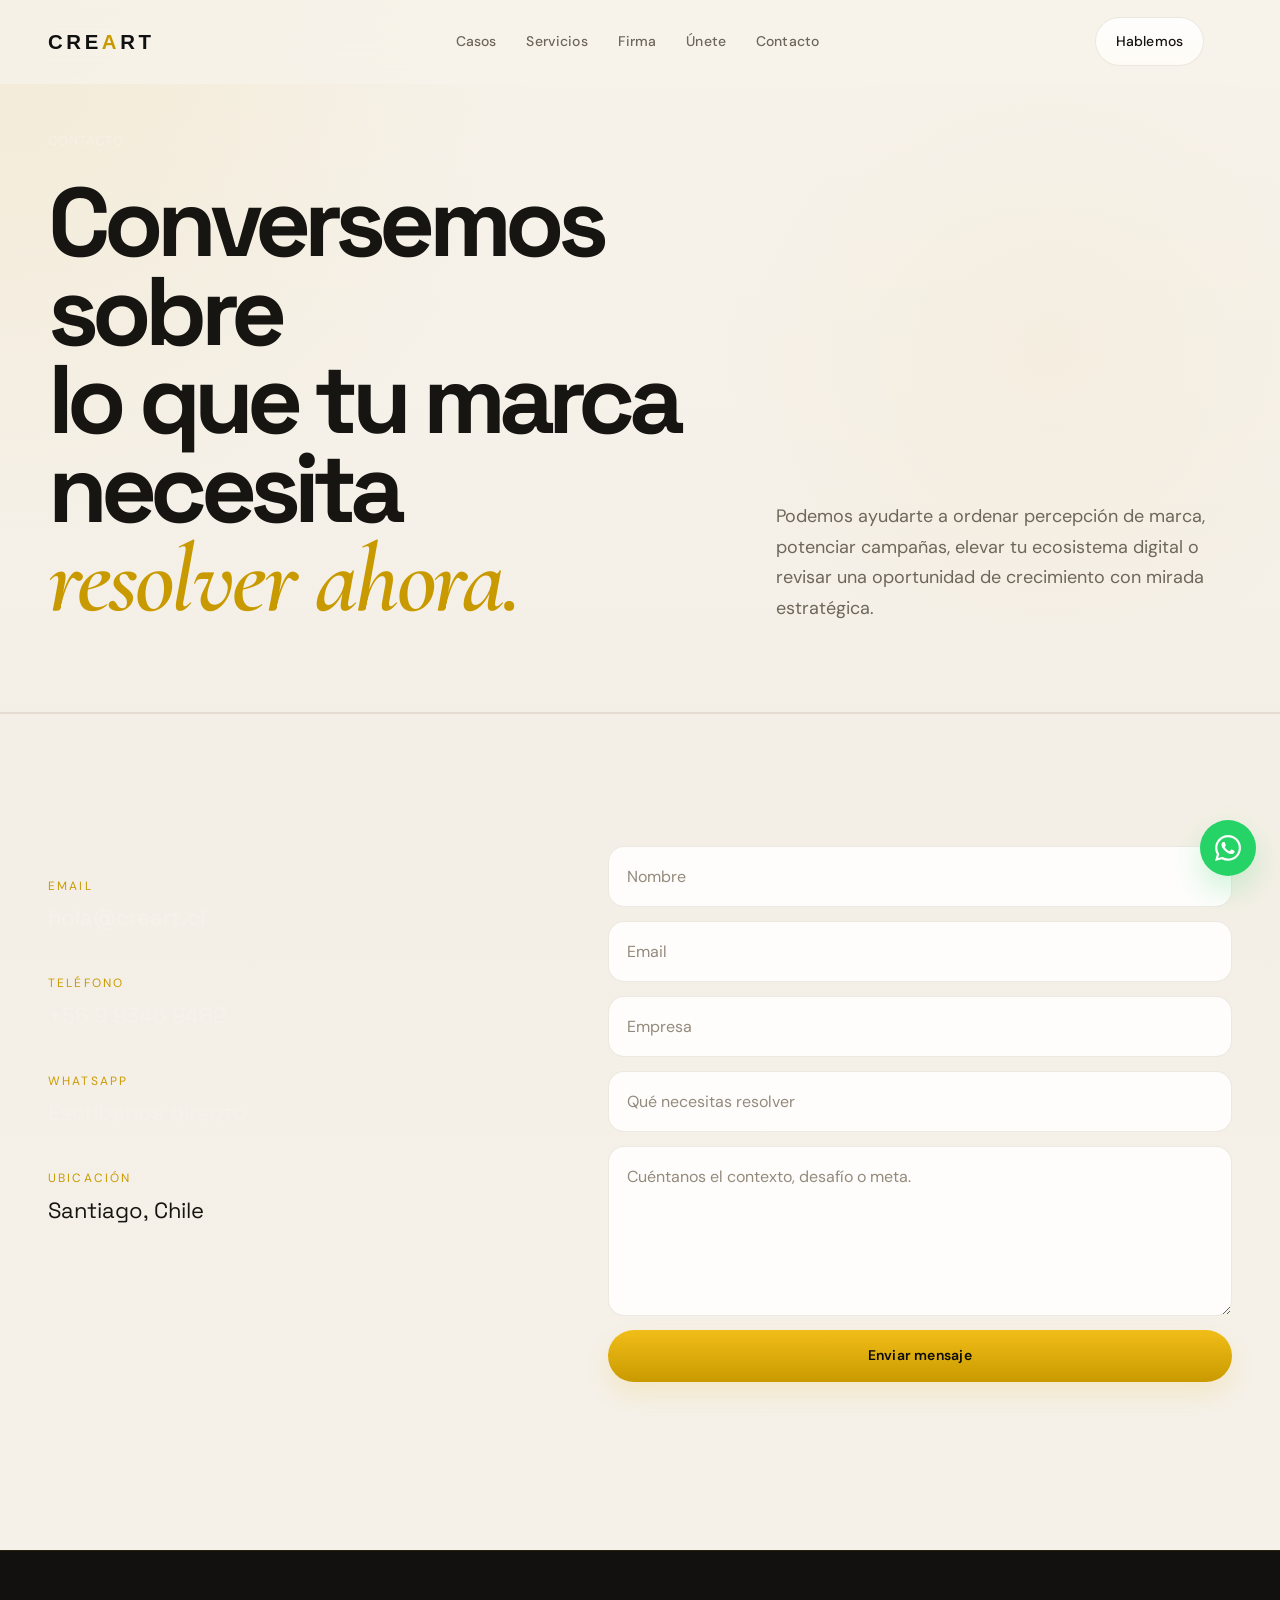
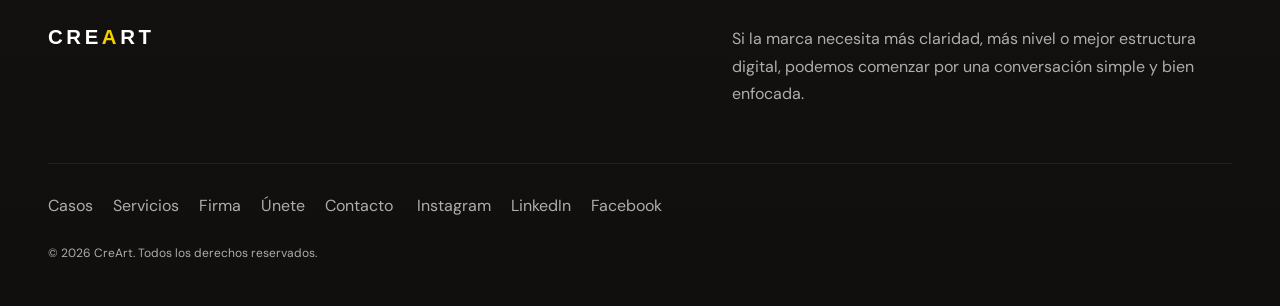
==== CreArt/contacto.html @ 44f17332 "Add files via upload" ====
<!DOCTYPE html>
<html lang="es">
<head>
  <meta charset="UTF-8">
  <meta name="viewport" content="width=device-width, initial-scale=1.0">
  <title>Contacto — CreArt</title>
  <meta name="description" content="Conversemos sobre tu próximo desafío de marca, performance o experiencia digital.">
  <link rel="preconnect" href="https://fonts.googleapis.com">
  <link rel="preconnect" href="https://fonts.gstatic.com" crossorigin>
  <link href="https://fonts.googleapis.com/css2?family=Cormorant+Garamond:wght@500;600&family=Space+Grotesk:wght@400;500;700&family=DM+Sans:wght@300;400;500&display=swap" rel="stylesheet">
  <link rel="stylesheet" href="css/style.css?v=3">
  <link rel="stylesheet" href="css/components.css?v=3">
  <link rel="stylesheet" href="css/animations.css?v=3">
</head>
<body class="theme-light">
  <header class="nav" id="nav">
    <div class="nav__inner">
      <a href="index.html" class="nav__logo" aria-label="Ir al inicio de CreArt"><img src="assets/img/logo-creart-dark.svg" alt="CreArt" class="logo-img"></a>
      <nav class="nav__menu" aria-label="Principal">
        <a href="trabajo.html" class="nav__link">Casos</a>
        <a href="servicios.html" class="nav__link">Servicios</a>
        <a href="nosotros.html" class="nav__link">Firma</a>
        <a href="unete.html" class="nav__link">Únete</a>
        <a href="contacto.html" class="nav__link">Contacto</a>
      </nav>
      <a href="index.html#contacto" class="nav__cta">Hablemos</a>
      <button class="nav__hamburger" id="navToggle" aria-label="Abrir menú" aria-expanded="false" aria-controls="mobileMenu"><span></span><span></span></button>
    </div>
  </header>
  <div class="mobile-menu" id="mobileMenu">
    <nav class="mobile-menu__nav" aria-label="Menú móvil">
      <a href="trabajo.html" class="mobile-menu__link">Casos</a>
      <a href="servicios.html" class="mobile-menu__link">Servicios</a>
      <a href="nosotros.html" class="mobile-menu__link">Firma</a>
      <a href="unete.html" class="mobile-menu__link">Únete</a>
      <a href="contacto.html" class="mobile-menu__link">Contacto</a>
    </nav>
  </div>
  <main>
    <section class="page-hero page-hero--light">
      <div class="container page-hero__layout">
        <div>
          <p class="hero__eyebrow">Contacto</p>
          <h1 class="hero__title">
            <span class="hero__line">Conversemos sobre</span>
            <span class="hero__line">lo que tu marca necesita</span>
            <span class="hero__line"><em>resolver ahora.</em></span>
          </h1>
        </div>
        <p class="page-hero__summary">Podemos ayudarte a ordenar percepción de marca, potenciar campañas, elevar tu ecosistema digital o revisar una oportunidad de crecimiento con mirada estratégica.</p>
      </div>
    </section>
    <section class="contact">
      <div class="container contact__grid">
        <div class="contact__left reveal">
          <div class="contact__direct">
            <div class="contact__block"><span class="contact__label">Email</span><a href="mailto:hola@creart.cl">hola@creart.cl</a></div>
            <div class="contact__block"><span class="contact__label">Teléfono</span><a href="tel:+56993459482">+56 9 9345 9482</a></div>
            <div class="contact__block"><span class="contact__label">WhatsApp</span><a href="https://wa.me/56993459482" target="_blank" rel="noopener">Escríbenos directo</a></div>
            <div class="contact__block"><span class="contact__label">Ubicación</span><p>Santiago, Chile</p></div>
          </div>
        </div>
        <form class="contact__form reveal" id="contactPageForm" data-success-message="Gracias. Recibimos tu mensaje y te contactaremos pronto.">
          <input type="text" name="nombre" placeholder="Nombre" required>
          <input type="email" name="email" placeholder="Email" required>
          <input type="text" name="empresa" placeholder="Empresa">
          <select name="servicio">
            <option value="" disabled selected>Qué necesitas resolver</option>
            <option value="marketing">Performance y campañas</option>
            <option value="branding">Branding y dirección visual</option>
            <option value="web">Sitio o experiencia digital</option>
            <option value="consultoria">Consultoría estratégica</option>
          </select>
          <textarea name="mensaje" placeholder="Cuéntanos el contexto, desafío o meta." rows="5"></textarea>
          <button type="submit" class="btn btn--primary">Enviar mensaje</button>
          <p class="form-feedback" aria-live="polite"></p>
        </form>
      </div>
    </section>
  </main>
  <footer class="footer">
    <div class="container">
      <div class="footer__top">
        <div class="footer__brand"><img src="assets/img/logo-creart.svg" alt="CreArt" class="logo-img"></div>
        <div class="footer__copy"><p>Si la marca necesita más claridad, más nivel o mejor estructura digital, podemos comenzar por una conversación simple y bien enfocada.</p></div>
      </div>
      <div class="footer__bottom">
        <div class="footer__links"><a href="trabajo.html">Casos</a><a href="servicios.html">Servicios</a><a href="nosotros.html">Firma</a><a href="unete.html">Únete</a><a href="contacto.html">Contacto</a></div>
        <div class="footer__social"><a href="#">Instagram</a><a href="#">LinkedIn</a><a href="#">Facebook</a></div>
        <p class="footer__legal">&copy; 2026 CreArt. Todos los derechos reservados.</p>
      </div>
    </div>
  </footer>
  <a href="https://wa.me/56993459482" class="whatsapp" target="_blank" rel="noopener" aria-label="WhatsApp"><svg class="whatsapp__icon" viewBox="0 0 24 24" fill="currentColor"><path d="M17.472 14.382c-.297-.149-1.758-.867-2.03-.967-.273-.099-.471-.148-.67.15-.197.297-.767.966-.94 1.164-.173.199-.347.223-.644.075-.297-.15-1.255-.463-2.39-1.475-.883-.788-1.48-1.761-1.653-2.059-.173-.297-.018-.458.13-.606.134-.133.298-.347.446-.52.149-.174.198-.298.298-.497.099-.198.05-.371-.025-.52-.075-.149-.669-1.612-.916-2.207-.242-.579-.487-.5-.669-.51-.173-.008-.371-.01-.57-.01-.198 0-.52.074-.792.372-.272.297-1.04 1.016-1.04 2.479 0 1.462 1.065 2.875 1.213 3.074.149.198 2.096 3.2 5.077 4.487.709.306 1.262.489 1.694.625.712.227 1.36.195 1.871.118.571-.085 1.758-.719 2.006-1.413.248-.694.248-1.289.173-1.413-.074-.124-.272-.198-.57-.347m-5.421 7.403h-.004a9.87 9.87 0 01-5.031-1.378l-.361-.214-3.741.982.998-3.648-.235-.374a9.86 9.86 0 01-1.51-5.26c.001-5.45 4.436-9.884 9.888-9.884 2.64 0 5.122 1.03 6.988 2.898a9.825 9.825 0 012.893 6.994c-.003 5.45-4.437 9.884-9.885 9.884m8.413-18.297A11.815 11.815 0 0012.05 0C5.495 0 .16 5.335.157 11.892c0 2.096.547 4.142 1.588 5.945L.057 24l6.305-1.654a11.882 11.882 0 005.683 1.448h.005c6.554 0 11.89-5.335 11.893-11.893a11.821 11.821 0 00-3.48-8.413z"/></svg></a>
  <script src="js/main.js"></script>
</body>
</html>
---- CreArt/css/style.css ----
:root {
  --color-bg: #f4efe6;
  --color-bg-alt: #ede6da;
  --color-bg-soft: #faf7f1;
  --color-bg-card: #fffdf8;
  --color-text: #171512;
  --color-text-muted: #6e665a;
  --color-text-dim: #948a7c;
  --color-border: rgba(130, 108, 72, 0.14);
  --color-border-strong: rgba(130, 108, 72, 0.25);
  --color-accent: #c99a00;
  --color-accent-hover: #b98d00;
  --color-black: #111111;
  --color-dark-surface: #12110f;
  --color-dark-surface-2: #191714;
  --color-dark-text: #f6f2eb;
  --color-dark-muted: rgba(246, 242, 235, 0.68);
  --font-heading: "Space Grotesk", sans-serif;
  --font-body: "DM Sans", sans-serif;
  --font-accent: "Cormorant Garamond", serif;
  --nav-height: 84px;
  --container-max: 1440px;
  --section-padding: 132px;
  --section-padding-tight: 88px;
  --radius-lg: 26px;
  --radius-md: 18px;
  --radius-sm: 12px;
  --shadow-soft: 0 18px 44px rgba(0, 0, 0, 0.22);
  --transition: 0.45s cubic-bezier(0.22, 1, 0.36, 1);
}

*,
*::before,
*::after {
  box-sizing: border-box;
  margin: 0;
  padding: 0;
}

html {
  scroll-behavior: smooth;
  -webkit-font-smoothing: antialiased;
  -moz-osx-font-smoothing: grayscale;
  color-scheme: light;
}

body {
  font-family: var(--font-body);
  font-size: 16px;
  line-height: 1.7;
  color: var(--color-text);
  background:
    radial-gradient(circle at top left, rgba(201, 154, 0, 0.09), transparent 24%),
    radial-gradient(circle at 82% 18%, rgba(201, 154, 0, 0.04), transparent 18%),
    linear-gradient(180deg, #f7f3eb 0%, #f4efe6 42%, #f6f2ea 100%);
  overflow-x: hidden;
}

a {
  color: inherit;
  text-decoration: none;
}

img {
  display: block;
  max-width: 100%;
}

button,
input,
select,
textarea {
  font: inherit;
}

button {
  border: none;
  background: none;
  color: inherit;
  cursor: pointer;
}

.container {
  width: min(100%, var(--container-max));
  margin: 0 auto;
  padding: 0 48px;
}

.section-kicker {
  display: inline-flex;
  align-items: center;
  gap: 12px;
  font-size: 12px;
  font-weight: 500;
  letter-spacing: 0.22em;
  text-transform: uppercase;
  color: var(--color-accent);
}

.section-kicker::before {
  content: "";
  width: 28px;
  height: 1px;
  background: currentColor;
}

.section-heading {
  display: grid;
  gap: 18px;
  margin-bottom: 52px;
}

.section-heading--split {
  grid-template-columns: minmax(0, 1.15fr) minmax(280px, 0.85fr);
  align-items: end;
  gap: 40px;
}

.section-title {
  font-family: var(--font-heading);
  font-size: clamp(34px, 4vw, 60px);
  line-height: 0.98;
  letter-spacing: -0.06em;
  max-width: 12ch;
}

.section-intro {
  max-width: 44ch;
  font-size: 18px;
  color: var(--color-text-muted);
}

.nav {
  position: fixed;
  inset: 0 0 auto;
  height: var(--nav-height);
  z-index: 1000;
  border-bottom: 1px solid transparent;
  transition: background 0.3s ease, border-color 0.3s ease, backdrop-filter 0.3s ease, color 0.3s ease;
}

.nav--scrolled {
  background: rgba(247, 243, 235, 0.92);
  border-bottom-color: var(--color-border);
  backdrop-filter: blur(24px);
  -webkit-backdrop-filter: blur(24px);
}

.nav {
  background: rgba(247, 243, 235, 0.74);
  backdrop-filter: blur(18px);
  -webkit-backdrop-filter: blur(18px);
}

.nav__inner {
  display: grid;
  grid-template-columns: auto 1fr auto auto;
  align-items: center;
  gap: 28px;
  height: 100%;
  max-width: var(--container-max);
  margin: 0 auto;
  padding: 0 48px;
}

.logo-img {
  width: auto;
  height: 24px;
}

.nav__menu {
  display: flex;
  justify-content: center;
  gap: 30px;
}

.nav__link,
.nav__cta {
  position: relative;
  font-size: 14px;
  font-weight: 500;
  letter-spacing: 0.01em;
  transition: color 0.25s ease;
}

.nav__link {
  color: var(--color-text-muted);
}

.nav__link:hover,
.nav__cta:hover {
  color: var(--color-accent);
}

.nav__cta {
  padding: 12px 20px;
  border: 1px solid var(--color-border);
  border-radius: 999px;
  color: var(--color-text);
  background: linear-gradient(180deg, rgba(255, 255, 255, 0.9), rgba(255, 253, 248, 0.72));
}

.nav--on-dark {
  background: transparent;
  border-bottom-color: transparent;
}

.nav--on-dark.nav--scrolled {
  background: rgba(18, 17, 15, 0.78);
  border-bottom-color: rgba(201, 154, 0, 0.14);
}

.nav--on-dark .nav__link {
  color: rgba(246, 242, 235, 0.72);
}

.nav--on-dark .nav__link:hover,
.nav--on-dark .nav__cta:hover {
  color: var(--color-accent);
}

.nav--on-dark .nav__cta {
  color: var(--color-dark-text);
  border-color: rgba(201, 154, 0, 0.16);
  background: linear-gradient(180deg, rgba(255, 255, 255, 0.08), rgba(255, 255, 255, 0.04));
}

.nav--on-dark .nav__hamburger span {
  background: var(--color-dark-text);
}

.nav__hamburger {
  display: none;
  width: 44px;
  height: 44px;
  align-items: center;
  justify-content: center;
  position: relative;
  z-index: 1001;
}

.nav__hamburger span {
  position: absolute;
  width: 24px;
  height: 1.5px;
  background: var(--color-text);
  transition: transform 0.3s ease, opacity 0.3s ease;
}

.nav__hamburger span:first-child {
  transform: translateY(-4px);
}

.nav__hamburger span:last-child {
  transform: translateY(4px);
}

.nav__hamburger.active span:first-child {
  transform: rotate(45deg);
}

.nav__hamburger.active span:last-child {
  transform: rotate(-45deg);
}

.mobile-menu {
  position: fixed;
  inset: 0;
  z-index: 999;
  display: grid;
  align-items: center;
  padding: 0 48px;
  background: rgba(247, 243, 235, 0.98);
  opacity: 0;
  pointer-events: none;
  transition: opacity 0.35s ease;
}

.mobile-menu.active {
  opacity: 1;
  pointer-events: auto;
}

.mobile-menu__nav {
  display: flex;
  flex-direction: column;
  gap: 10px;
}

.mobile-menu__link {
  font-family: var(--font-heading);
  font-size: clamp(38px, 8vw, 64px);
  line-height: 1;
  letter-spacing: -0.05em;
  color: var(--color-text-dim);
  transition: color 0.25s ease, transform 0.25s ease;
}

.mobile-menu__link:hover {
  color: var(--color-text);
  transform: translateX(8px);
}

.hero {
  padding: calc(var(--nav-height) + 64px) 0 var(--section-padding);
}

.hero--home {
  min-height: 100vh;
  display: flex;
  align-items: center;
  color: var(--color-dark-text);
  background:
    radial-gradient(circle at 18% 18%, rgba(201, 154, 0, 0.18), transparent 24%),
    linear-gradient(180deg, #161411 0%, #12110f 58%, #161411 100%);
}

.hero__grid {
  display: grid;
  grid-template-columns: minmax(0, 1.4fr) minmax(300px, 0.7fr);
  gap: 48px;
  align-items: end;
}

.hero__main {
  max-width: 900px;
}

.hero__eyebrow {
  margin-bottom: 26px;
  color: rgba(246, 242, 235, 0.72);
  font-size: 13px;
  letter-spacing: 0.08em;
  text-transform: uppercase;
}

.hero__title {
  font-family: var(--font-heading);
  font-size: clamp(48px, 7.6vw, 112px);
  line-height: 0.91;
  letter-spacing: -0.07em;
}

.hero__line {
  display: block;
}

.hero__title em {
  color: var(--color-accent);
  font-family: var(--font-accent);
  font-style: italic;
  font-weight: 600;
  letter-spacing: -0.03em;
}

.hero__sub {
  margin-top: 28px;
  max-width: 42ch;
  font-size: clamp(18px, 1.9vw, 21px);
  color: var(--color-dark-muted);
}

.hero__actions {
  display: flex;
  flex-wrap: wrap;
  gap: 16px;
  margin-top: 36px;
}

.hero__aside {
  display: grid;
  gap: 18px;
}

.hero-card {
  padding: 30px;
  border: 1px solid rgba(201, 154, 0, 0.14);
  border-radius: var(--radius-md);
  background:
    linear-gradient(180deg, rgba(255, 255, 255, 0.06), rgba(255, 255, 255, 0.015)),
    linear-gradient(135deg, rgba(201, 154, 0, 0.05), transparent 45%);
  box-shadow: var(--shadow-soft);
}

.hero-card__label {
  display: block;
  margin-bottom: 14px;
  color: var(--color-accent);
  text-transform: uppercase;
  letter-spacing: 0.2em;
  font-size: 11px;
}

.hero-card p {
  font-size: 17px;
  color: var(--color-dark-text);
}

.hero-metric + .hero-metric {
  margin-top: 18px;
  padding-top: 18px;
  border-top: 1px solid rgba(201, 154, 0, 0.12);
}

.hero-metric strong {
  display: block;
  font-family: var(--font-heading);
  font-size: 38px;
  line-height: 1;
  letter-spacing: -0.05em;
}

.hero-metric span {
  display: block;
  margin-top: 8px;
  color: var(--color-dark-muted);
  font-size: 15px;
}

.hero-band {
  padding-bottom: var(--section-padding-tight);
}

.hero-band__grid {
  display: grid;
  grid-template-columns: minmax(0, 1.2fr) minmax(280px, 0.8fr);
  gap: 36px;
  align-items: end;
}

.hero-band__lead {
  font-family: var(--font-heading);
  font-size: clamp(26px, 3.4vw, 48px);
  line-height: 1.02;
  letter-spacing: -0.05em;
  max-width: 18ch;
}

.hero-band__panel {
  padding: 24px 0 0 28px;
  border-left: 1px solid var(--color-border);
}

.hero-band__panel p {
  margin-top: 18px;
  max-width: 32ch;
  color: var(--color-text-muted);
}

.clients-proof,
.authority-strip,
.clients,
.work,
.services,
.stats,
.contact,
.strategy,
.editorial-statement {
  padding: var(--section-padding) 0;
  border-top: 1px solid var(--color-border);
}

.clients-proof,
.authority-strip {
  padding-bottom: 84px;
}

.clients-proof__grid,
.authority-strip__grid,
.strategy__grid {
  display: grid;
  grid-template-columns: repeat(3, minmax(0, 1fr));
  gap: 20px;
}

.proof-card,
.strategy-card {
  min-height: 220px;
  padding: 28px;
  border: 1px solid var(--color-border);
  border-radius: var(--radius-md);
  background:
    linear-gradient(180deg, rgba(255, 255, 255, 0.88), rgba(255, 253, 248, 0.92)),
    linear-gradient(135deg, rgba(201, 154, 0, 0.035), transparent 55%);
  transition: transform var(--transition), border-color var(--transition), background var(--transition);
}

.stats--home {
  padding-top: var(--section-padding-tight);
}

.proof-card:hover,
.strategy-card:hover {
  transform: translateY(-6px);
  border-color: var(--color-border-strong);
}

.proof-card__value {
  display: block;
  margin-bottom: 20px;
  font-family: var(--font-heading);
  font-size: clamp(30px, 3vw, 46px);
  line-height: 1;
  letter-spacing: -0.05em;
}

.proof-card p,
.strategy-card p {
  color: var(--color-text-muted);
}

.marquee {
  overflow: hidden;
  margin-top: 28px;
  white-space: nowrap;
  opacity: 0.7;
}

.marquee__track {
  display: inline-flex;
  align-items: center;
  gap: 32px;
  min-width: max-content;
  animation: marqueeScroll 32s linear infinite;
}

.marquee__item {
  font-family: var(--font-heading);
  font-size: clamp(16px, 1.6vw, 22px);
  color: var(--color-text-dim);
}

.marquee__dot {
  width: 5px;
  height: 5px;
  border-radius: 50%;
  background: var(--color-accent);
  opacity: 0.45;
}

.work--editorial {
  padding-top: var(--section-padding-tight);
}

.featured-case {
  display: grid;
  grid-template-columns: minmax(0, 1.15fr) minmax(320px, 0.85fr);
  gap: 32px;
  align-items: stretch;
  margin-bottom: 32px;
}

.featured-case__visual,
.featured-case__content {
  border-radius: var(--radius-lg);
}

.featured-case__visual {
  padding: 16px;
  border: 1px solid var(--color-border);
  background:
    linear-gradient(180deg, rgba(255, 255, 255, 0.86), rgba(255, 253, 248, 0.92)),
    linear-gradient(135deg, rgba(201, 154, 0, 0.045), transparent 55%);
}

.media-placeholder {
  display: flex;
  align-items: center;
  justify-content: center;
  width: 100%;
  min-height: 100%;
  border-radius: calc(var(--radius-lg) - 12px);
  background:
    radial-gradient(circle at 20% 20%, rgba(201, 154, 0, 0.16), transparent 30%),
    linear-gradient(135deg, rgba(201, 154, 0, 0.08), rgba(255, 255, 255, 0.82)),
    linear-gradient(180deg, #ece4d7 0%, #faf7f0 100%);
  color: rgba(23, 21, 18, 0.38);
  font-size: 12px;
  letter-spacing: 0.12em;
  text-transform: uppercase;
}

.media-placeholder--large {
  aspect-ratio: 16 / 10;
}

.featured-case__content {
  display: flex;
  flex-direction: column;
  justify-content: flex-end;
  padding: 38px;
  border: 1px solid var(--color-border);
  background:
    linear-gradient(180deg, rgba(255, 255, 255, 0.88), rgba(255, 253, 248, 0.94)),
    linear-gradient(145deg, rgba(201, 154, 0, 0.04), transparent 48%);
}

.featured-case__eyebrow,
.work__meta,
.strategy-card__index {
  display: inline-block;
  margin-bottom: 16px;
  color: var(--color-accent);
  font-size: 12px;
  text-transform: uppercase;
  letter-spacing: 0.18em;
}

.featured-case__content h3 {
  font-family: var(--font-heading);
  font-size: clamp(28px, 3vw, 42px);
  line-height: 1;
  letter-spacing: -0.05em;
}

.featured-case__content p {
  margin-top: 18px;
  color: var(--color-text-muted);
  font-size: 17px;
}

.case-points {
  display: grid;
  gap: 12px;
  margin: 26px 0 30px;
  list-style: none;
}

.case-points li {
  color: var(--color-text);
  padding-left: 18px;
  position: relative;
}

.case-points li::before {
  content: "";
  position: absolute;
  left: 0;
  top: 11px;
  width: 7px;
  height: 7px;
  border-radius: 50%;
  background: var(--color-accent);
}

.work__grid {
  display: grid;
  grid-template-columns: repeat(2, minmax(0, 1fr));
  gap: 24px;
}

.work__grid--refined {
  grid-template-columns: repeat(3, minmax(0, 1fr));
}

.work__item {
  display: block;
  border: 1px solid var(--color-border);
  border-radius: var(--radius-md);
  overflow: hidden;
  background:
    linear-gradient(180deg, rgba(255, 255, 255, 0.88), rgba(255, 253, 248, 0.94)),
    linear-gradient(145deg, rgba(201, 154, 0, 0.03), transparent 50%);
  transition: transform var(--transition), border-color var(--transition);
}

.work__item:hover {
  transform: translateY(-6px);
  border-color: var(--color-border-strong);
}

.work__img,
.portfolio__img {
  aspect-ratio: 16 / 11;
  display: flex;
  align-items: center;
  justify-content: center;
  transition: transform 0.65s cubic-bezier(0.22, 1, 0.36, 1);
}

.work__item:hover .work__img,
.portfolio__item:hover .portfolio__img {
  transform: scale(1.03);
}

.work__placeholder,
.portfolio__placeholder {
  color: rgba(247, 242, 232, 0.2);
  font-size: 12px;
  letter-spacing: 0.18em;
  text-transform: uppercase;
}

.work__info,
.portfolio__info {
  padding: 26px 24px 28px;
}

.work__name,
.portfolio__name {
  font-family: var(--font-heading);
  font-size: 24px;
  line-height: 1.02;
  letter-spacing: -0.04em;
}

.work__desc,
.portfolio__brief,
.portfolio__cat {
  display: block;
  margin-top: 10px;
  color: var(--color-text-muted);
}

.editorial-statement__grid {
  display: grid;
  grid-template-columns: 220px minmax(0, 1fr);
  gap: 36px;
  align-items: start;
}

.editorial-statement {
  background: linear-gradient(180deg, rgba(255, 255, 255, 0.34), rgba(255, 255, 255, 0));
}

.editorial-statement h2 {
  font-family: var(--font-heading);
  font-size: clamp(30px, 4vw, 56px);
  line-height: 1.03;
  letter-spacing: -0.05em;
  max-width: 19ch;
}

.editorial-statement--light h2 {
  max-width: 18ch;
}

.strategy-card h3 {
  margin-bottom: 12px;
  font-family: var(--font-heading);
  font-size: 24px;
  line-height: 1.1;
  letter-spacing: -0.04em;
}

.services__cta {
  margin-top: 36px;
}

.stats__grid {
  display: grid;
  grid-template-columns: repeat(4, minmax(0, 1fr));
  gap: 28px;
}

.stats__item {
  padding: 34px 0;
  border-top: 1px solid var(--color-border);
}

.stats__number,
.stats__suffix {
  font-family: var(--font-heading);
  line-height: 1;
  letter-spacing: -0.06em;
}

.stats__number {
  font-size: clamp(52px, 6vw, 82px);
}

.stats__suffix {
  font-size: clamp(34px, 4vw, 48px);
  color: var(--color-accent);
}

.stats__label {
  display: block;
  margin-top: 14px;
  color: var(--color-text-muted);
}

.contact__shell {
  display: grid;
  grid-template-columns: minmax(0, 0.95fr) minmax(340px, 0.95fr);
  gap: 40px;
  align-items: stretch;
}

.contact__grid {
  display: grid;
  grid-template-columns: minmax(0, 0.8fr) minmax(360px, 1fr);
  gap: 60px;
  align-items: start;
}

.contact__intro,
.contact__panel,
.careers__open-box {
  padding: 42px;
  border: 1px solid rgba(201, 154, 0, 0.16);
  border-radius: var(--radius-lg);
  background:
    linear-gradient(180deg, rgba(18, 17, 15, 0.97), rgba(25, 23, 20, 0.98)),
    linear-gradient(145deg, rgba(201, 154, 0, 0.08), transparent 52%);
  color: var(--color-dark-text);
}

.contact__heading {
  margin-top: 20px;
  font-family: var(--font-heading);
  font-size: clamp(32px, 4vw, 56px);
  line-height: 1.02;
  letter-spacing: -0.05em;
  max-width: 12ch;
}

.contact__sub {
  margin-top: 18px;
  max-width: 36ch;
  color: var(--color-dark-muted);
  font-size: 18px;
}

.contact__direct {
  display: grid;
  gap: 12px;
  margin-top: 30px;
}

.contact__direct a {
  color: var(--color-dark-text);
  transition: color 0.25s ease;
}

.contact__direct a:hover,
.contact__block a:hover {
  color: var(--color-accent);
}

.contact__panel-copy {
  margin-bottom: 24px;
  color: var(--color-dark-muted);
}

.contact__block {
  margin-bottom: 28px;
}

.contact__label {
  display: block;
  margin-bottom: 8px;
  font-size: 12px;
  letter-spacing: 0.18em;
  text-transform: uppercase;
  color: var(--color-accent);
}

.contact__block a,
.contact__block p {
  font-family: var(--font-heading);
  font-size: 22px;
  line-height: 1.2;
}

.footer {
  padding: 74px 0 42px;
  border-top: 1px solid rgba(201, 154, 0, 0.14);
  background:
    linear-gradient(180deg, #13110f 0%, #100f0d 100%);
  color: #fff;
}

.footer__top {
  display: flex;
  justify-content: space-between;
  align-items: start;
  gap: 64px;
  margin-bottom: 56px;
}

.footer__copy {
  max-width: 500px;
}

.footer__copy p,
.footer__links a,
.footer__social a,
.footer__legal {
  color: rgba(255, 255, 255, 0.66);
}

.footer__copy p {
  line-height: 1.7;
}

.footer__bottom {
  display: flex;
  flex-wrap: wrap;
  gap: 24px;
  padding-top: 28px;
  border-top: 1px solid rgba(255, 255, 255, 0.08);
}

.footer__links,
.footer__social {
  display: flex;
  flex-wrap: wrap;
  gap: 20px;
}

.footer__links a:hover,
.footer__social a:hover {
  color: #fff;
}

.footer__legal {
  width: 100%;
  font-size: 12px;
}

.whatsapp {
  position: fixed;
  right: 24px;
  bottom: 24px;
  z-index: 998;
  display: flex;
  align-items: center;
  justify-content: center;
  width: 56px;
  height: 56px;
  border-radius: 50%;
  background: #25d366;
  color: #fff;
  box-shadow: 0 14px 30px rgba(37, 211, 102, 0.22);
  transition: transform 0.25s ease, box-shadow 0.25s ease;
}

.whatsapp:hover {
  transform: translateY(-3px);
  box-shadow: 0 18px 36px rgba(37, 211, 102, 0.35);
}

.whatsapp__icon {
  width: 26px;
  height: 26px;
}

.page-hero {
  padding: calc(var(--nav-height) + 46px) 0 var(--section-padding-tight);
}

.page-hero__layout {
  display: grid;
  grid-template-columns: minmax(0, 1.1fr) minmax(280px, 0.75fr);
  gap: 40px;
  align-items: end;
}

.page-hero__summary {
  max-width: 38ch;
  margin-left: auto;
  color: var(--color-text-muted);
  font-size: 18px;
}

.page-hero--light {
  border-bottom: 1px solid var(--color-border);
}

.about-block {
  padding: var(--section-padding-tight) 0;
}

.about-block__grid {
  display: grid;
  grid-template-columns: 200px minmax(0, 1fr);
  gap: 44px;
}

.about-block__label {
  font-family: var(--font-heading);
  font-size: 13px;
  text-transform: uppercase;
  letter-spacing: 0.18em;
  color: var(--color-accent);
  padding-top: 6px;
}

.about-block__text {
  max-width: 42ch;
  font-size: 22px;
  line-height: 1.55;
}

.about-block__text + .about-block__text {
  margin-top: 18px;
}

.about-values {
  display: grid;
  grid-template-columns: repeat(3, minmax(0, 1fr));
  gap: 28px;
}

.about-values__item {
  padding: 26px;
  border: 1px solid var(--color-border);
  border-radius: var(--radius-md);
  background:
    linear-gradient(180deg, rgba(255, 255, 255, 0.88), rgba(255, 253, 248, 0.94)),
    linear-gradient(145deg, rgba(201, 154, 0, 0.03), transparent 52%);
}

.about-values__item h3 {
  margin-bottom: 12px;
  font-family: var(--font-heading);
  font-size: 22px;
  letter-spacing: -0.04em;
}

.about-values__item p,
.careers__intro p {
  color: var(--color-text-muted);
}

.portfolio {
  padding-top: 42px;
}

.portfolio__filters {
  display: flex;
  flex-wrap: wrap;
  gap: 10px;
  margin-bottom: 34px;
}

.portfolio__grid {
  display: grid;
  grid-template-columns: repeat(2, minmax(0, 1fr));
  gap: 24px;
}

.portfolio__item {
  display: block;
  border: 1px solid var(--color-border);
  border-radius: var(--radius-md);
  overflow: hidden;
  background:
    linear-gradient(180deg, rgba(255, 255, 255, 0.88), rgba(255, 253, 248, 0.94)),
    linear-gradient(145deg, rgba(201, 154, 0, 0.03), transparent 50%);
  transition: transform var(--transition), border-color var(--transition), opacity 0.25s ease;
}

.portfolio__item:hover {
  transform: translateY(-6px);
  border-color: var(--color-border-strong);
}

.portfolio__item.hidden {
  display: none;
}

.careers {
  padding-top: 24px;
}

.careers__intro {
  max-width: 52ch;
  margin-bottom: 56px;
}

.careers__intro p {
  font-size: 20px;
}

.careers__heading {
  margin-bottom: 24px;
  font-family: var(--font-heading);
  font-size: 28px;
  letter-spacing: -0.04em;
}

.accordion__meta {
  color: var(--color-text-muted);
  margin-right: 20px;
  white-space: nowrap;
}

.careers__open {
  margin-top: 56px;
}

.services--home {
  padding-top: var(--section-padding-tight);
}

.clients-wall {
  display: grid;
  grid-template-columns: repeat(4, minmax(0, 1fr));
  gap: 14px;
  margin-top: 18px;
}

.clients-wall__item {
  display: flex;
  align-items: center;
  justify-content: center;
  min-height: 84px;
  padding: 18px 16px;
  border: 1px solid var(--color-border);
  border-radius: 999px;
  background: rgba(255, 255, 255, 0.72);
  color: var(--color-text);
  font-family: var(--font-heading);
  font-size: 16px;
  letter-spacing: -0.03em;
  text-align: center;
}

@media (max-width: 1180px) {
  .hero__grid,
  .featured-case,
  .contact__shell,
  .section-heading--split,
  .page-hero__layout,
  .hero-band__grid {
    grid-template-columns: 1fr;
  }

  .work__grid--refined,
  .strategy__grid,
  .clients-proof__grid,
  .clients-wall,
  .about-values {
    grid-template-columns: 1fr 1fr;
  }

  .stats__grid {
    grid-template-columns: repeat(2, minmax(0, 1fr));
  }

  .page-hero__summary {
    margin-left: 0;
  }
}

@media (max-width: 900px) {
  :root {
    --section-padding: 96px;
    --section-padding-tight: 72px;
  }

  .container,
  .nav__inner,
  .mobile-menu {
    padding-left: 24px;
    padding-right: 24px;
  }

  .nav__inner {
    grid-template-columns: auto 1fr auto;
  }

  .nav__menu,
  .nav__cta {
    display: none;
  }

  .nav__hamburger {
    display: flex;
    justify-self: end;
  }

  .work__grid,
  .work__grid--refined,
  .portfolio__grid,
  .about-values,
  .strategy__grid,
  .clients-proof__grid,
  .clients-wall,
  .contact__grid {
    grid-template-columns: 1fr;
  }

  .editorial-statement__grid,
  .about-block__grid {
    grid-template-columns: 1fr;
  }

  .hero {
    padding-top: calc(var(--nav-height) + 36px);
  }

  .hero--home {
    min-height: auto;
  }
}

@media (max-width: 640px) {
  :root {
    --nav-height: 72px;
  }

  .container,
  .nav__inner,
  .mobile-menu {
    padding-left: 18px;
    padding-right: 18px;
  }

  .hero__title {
    font-size: clamp(40px, 14vw, 72px);
  }

  .hero__sub,
  .section-intro,
  .page-hero__summary {
    font-size: 16px;
  }

  .hero-card,
  .proof-card,
  .strategy-card,
  .featured-case__content,
  .contact__intro,
  .contact__panel,
  .careers__open-box,
  .about-values__item {
    padding: 24px;
  }

  .stats__grid {
    grid-template-columns: 1fr;
  }

  .footer__top,
  .footer__bottom {
    flex-direction: column;
  }

  .contact__block a,
  .contact__block p {
    font-size: 18px;
  }
}
---- CreArt/css/components.css ----
.btn {
  display: inline-flex;
  align-items: center;
  justify-content: center;
  gap: 10px;
  min-height: 52px;
  padding: 0 24px;
  border-radius: 999px;
  font-size: 14px;
  font-weight: 600;
  letter-spacing: 0.015em;
  transition: transform 0.25s ease, background 0.25s ease, color 0.25s ease, border-color 0.25s ease, box-shadow 0.25s ease;
}

.btn:hover {
  transform: translateY(-2px);
}

.btn--primary {
  color: #0b0b0b;
  background: linear-gradient(180deg, #f1bd18 0%, var(--color-accent) 100%);
  box-shadow: 0 12px 24px rgba(232, 177, 0, 0.14);
}

.btn--primary:hover {
  background: var(--color-accent-hover);
}

.btn--ghost {
  color: var(--color-text);
  border: 1px solid var(--color-border);
  background: rgba(255, 255, 255, 0.72);
}

.btn--ghost:hover {
  border-color: var(--color-border-strong);
  background: rgba(255, 255, 255, 0.92);
}

.link-arrow {
  display: inline-flex;
  align-items: center;
  gap: 10px;
  font-size: 15px;
  font-weight: 500;
  color: var(--color-text);
  transition: color 0.25s ease;
}

.link-arrow span {
  transition: transform 0.25s ease;
}

.link-arrow:hover {
  color: var(--color-accent);
}

.link-arrow:hover span {
  transform: translateX(6px);
}

.accordion {
  border-top: 1px solid var(--color-border);
}

.accordion:last-child {
  border-bottom: 1px solid var(--color-border);
}

.accordion__header {
  display: grid;
  grid-template-columns: minmax(0, 1fr) auto auto;
  align-items: center;
  gap: 16px;
  width: 100%;
  padding: 30px 0;
  transition: color 0.25s ease;
}

.accordion__header:hover .accordion__title {
  color: var(--color-accent);
}

.accordion__title {
  font-family: var(--font-heading);
  font-size: clamp(22px, 2.8vw, 34px);
  line-height: 1.02;
  letter-spacing: -0.05em;
  text-align: left;
  transition: color 0.25s ease;
}

.accordion__icon {
  position: relative;
  width: 28px;
  height: 28px;
}

.accordion__icon::before,
.accordion__icon::after {
  content: "";
  position: absolute;
  top: 50%;
  left: 50%;
  background: var(--color-text-muted);
  transition: transform 0.25s ease, opacity 0.25s ease, background 0.25s ease;
}

.accordion__icon::before {
  width: 14px;
  height: 1.5px;
  transform: translate(-50%, -50%);
}

.accordion__icon::after {
  width: 1.5px;
  height: 14px;
  transform: translate(-50%, -50%);
}

.accordion.active .accordion__icon::before,
.accordion.active .accordion__icon::after {
  background: var(--color-accent);
}

.accordion.active .accordion__icon::after {
  opacity: 0;
}

.accordion__body {
  max-height: 0;
  overflow: hidden;
  transition: max-height 0.45s cubic-bezier(0.22, 1, 0.36, 1);
}

.accordion__content {
  padding: 0 0 28px;
}

.accordion__desc {
  max-width: 62ch;
  font-size: 17px;
  color: var(--color-text-muted);
}

.accordion__tags {
  display: flex;
  flex-wrap: wrap;
  gap: 10px;
  margin-top: 20px;
}

.accordion__tags span {
  padding: 8px 14px;
  border: 1px solid var(--color-border);
  border-radius: 999px;
  color: var(--color-text-muted);
  font-size: 12px;
  letter-spacing: 0.04em;
  background: rgba(255, 255, 255, 0.74);
}

.filter-btn {
  padding: 11px 18px;
  border: 1px solid var(--color-border);
  border-radius: 999px;
  color: var(--color-text-muted);
  font-size: 13px;
  font-weight: 500;
  background: rgba(255, 255, 255, 0.72);
  transition: background 0.25s ease, color 0.25s ease, border-color 0.25s ease, transform 0.25s ease;
}

.filter-btn:hover,
.filter-btn--active {
  color: var(--color-black);
  background: var(--color-accent);
  border-color: var(--color-accent);
}

.filter-btn:hover {
  transform: translateY(-1px);
}

.contact__form,
.careers__form {
  display: grid;
  gap: 14px;
}

.careers__form {
  grid-template-columns: 1fr 1fr;
}

.careers__form textarea,
.careers__form button,
.careers__form .form-feedback {
  grid-column: 1 / -1;
}

.contact__form input,
.contact__form select,
.contact__form textarea,
.careers__form input,
.careers__form select,
.careers__form textarea {
  width: 100%;
  min-height: 54px;
  padding: 16px 18px;
  border: 1px solid var(--color-border);
  border-radius: 16px;
  background: rgba(255, 255, 255, 0.84);
  color: var(--color-text);
  outline: none;
  transition: border-color 0.25s ease, background 0.25s ease;
}

.hero .btn--ghost,
.contact__panel .contact__form input,
.contact__panel .contact__form select,
.contact__panel .contact__form textarea,
.careers__open-box .careers__form input,
.careers__open-box .careers__form select,
.careers__open-box .careers__form textarea {
  color: var(--color-dark-text);
  border-color: rgba(201, 154, 0, 0.18);
  background: rgba(255, 255, 255, 0.06);
}

.hero .btn--ghost {
  color: var(--color-dark-text);
  border-color: rgba(201, 154, 0, 0.18);
  background: rgba(255, 255, 255, 0.06);
}

.hero .btn--ghost:hover {
  background: rgba(255, 255, 255, 0.1);
}

.contact__panel .contact__form input::placeholder,
.contact__panel .contact__form textarea::placeholder,
.careers__open-box .careers__form input::placeholder,
.careers__open-box .careers__form textarea::placeholder {
  color: rgba(246, 242, 235, 0.52);
}

.contact__panel .contact__form select,
.careers__open-box .careers__form select {
  color: rgba(246, 242, 235, 0.58);
}

.contact__form textarea,
.careers__form textarea {
  min-height: 130px;
  resize: vertical;
}

.contact__form input::placeholder,
.contact__form textarea::placeholder,
.careers__form input::placeholder,
.careers__form textarea::placeholder {
  color: var(--color-text-dim);
}

.contact__form select,
.careers__form select {
  color: var(--color-text-dim);
  appearance: none;
}

.contact__form input:focus,
.contact__form select:focus,
.contact__form textarea:focus,
.careers__form input:focus,
.careers__form select:focus,
.careers__form textarea:focus {
  border-color: var(--color-border-strong);
}

.form-feedback {
  min-height: 22px;
  color: var(--color-accent);
  font-size: 14px;
}

@media (max-width: 720px) {
  .accordion__header {
    grid-template-columns: minmax(0, 1fr) auto;
  }

  .accordion__meta {
    display: none;
  }

  .careers__form {
    grid-template-columns: 1fr;
  }
}
---- CreArt/css/animations.css ----
.reveal {
  opacity: 0;
  transform: translateY(32px);
  transition:
    opacity 0.8s cubic-bezier(0.22, 1, 0.36, 1),
    transform 0.8s cubic-bezier(0.22, 1, 0.36, 1);
}

.reveal.visible {
  opacity: 1;
  transform: translateY(0);
}

.hero__eyebrow {
  opacity: 0;
  animation: fadeUp 0.7s 0.08s forwards;
}

.hero__line {
  opacity: 0;
  transform: translateY(42px);
  animation: heroReveal 0.9s cubic-bezier(0.22, 1, 0.36, 1) forwards;
}

.hero__line:nth-child(1) { animation-delay: 0.16s; }
.hero__line:nth-child(2) { animation-delay: 0.3s; }
.hero__line:nth-child(3) { animation-delay: 0.44s; }

.hero__sub,
.hero__actions {
  opacity: 0;
  animation: fadeUp 0.75s 0.7s forwards;
}

.hero__actions {
  animation-delay: 0.84s;
}

.hero-card {
  opacity: 0;
  animation: fadeUp 0.85s 0.95s forwards;
}

.hero-card--metrics {
  animation-delay: 1.08s;
}

@keyframes heroReveal {
  to {
    opacity: 1;
    transform: translateY(0);
  }
}

@keyframes fadeUp {
  from {
    opacity: 0;
    transform: translateY(22px);
  }
  to {
    opacity: 1;
    transform: translateY(0);
  }
}

@keyframes marqueeScroll {
  from { transform: translateX(0); }
  to { transform: translateX(-50%); }
}

.work__item:nth-child(1).reveal,
.strategy-card:nth-child(1).reveal,
.proof-card:nth-child(1).reveal { transition-delay: 0s; }

.work__item:nth-child(2).reveal,
.strategy-card:nth-child(2).reveal,
.proof-card:nth-child(2).reveal { transition-delay: 0.08s; }

.work__item:nth-child(3).reveal,
.strategy-card:nth-child(3).reveal,
.proof-card:nth-child(3).reveal { transition-delay: 0.16s; }

.strategy-card:nth-child(4).reveal { transition-delay: 0.24s; }

.accordion:nth-child(1).reveal { transition-delay: 0s; }
.accordion:nth-child(2).reveal { transition-delay: 0.08s; }
.accordion:nth-child(3).reveal { transition-delay: 0.16s; }
.accordion:nth-child(4).reveal { transition-delay: 0.24s; }

@media (prefers-reduced-motion: reduce) {
  *,
  *::before,
  *::after {
    animation: none !important;
    transition: none !important;
    scroll-behavior: auto !important;
  }

  .reveal {
    opacity: 1;
    transform: none;
  }
}
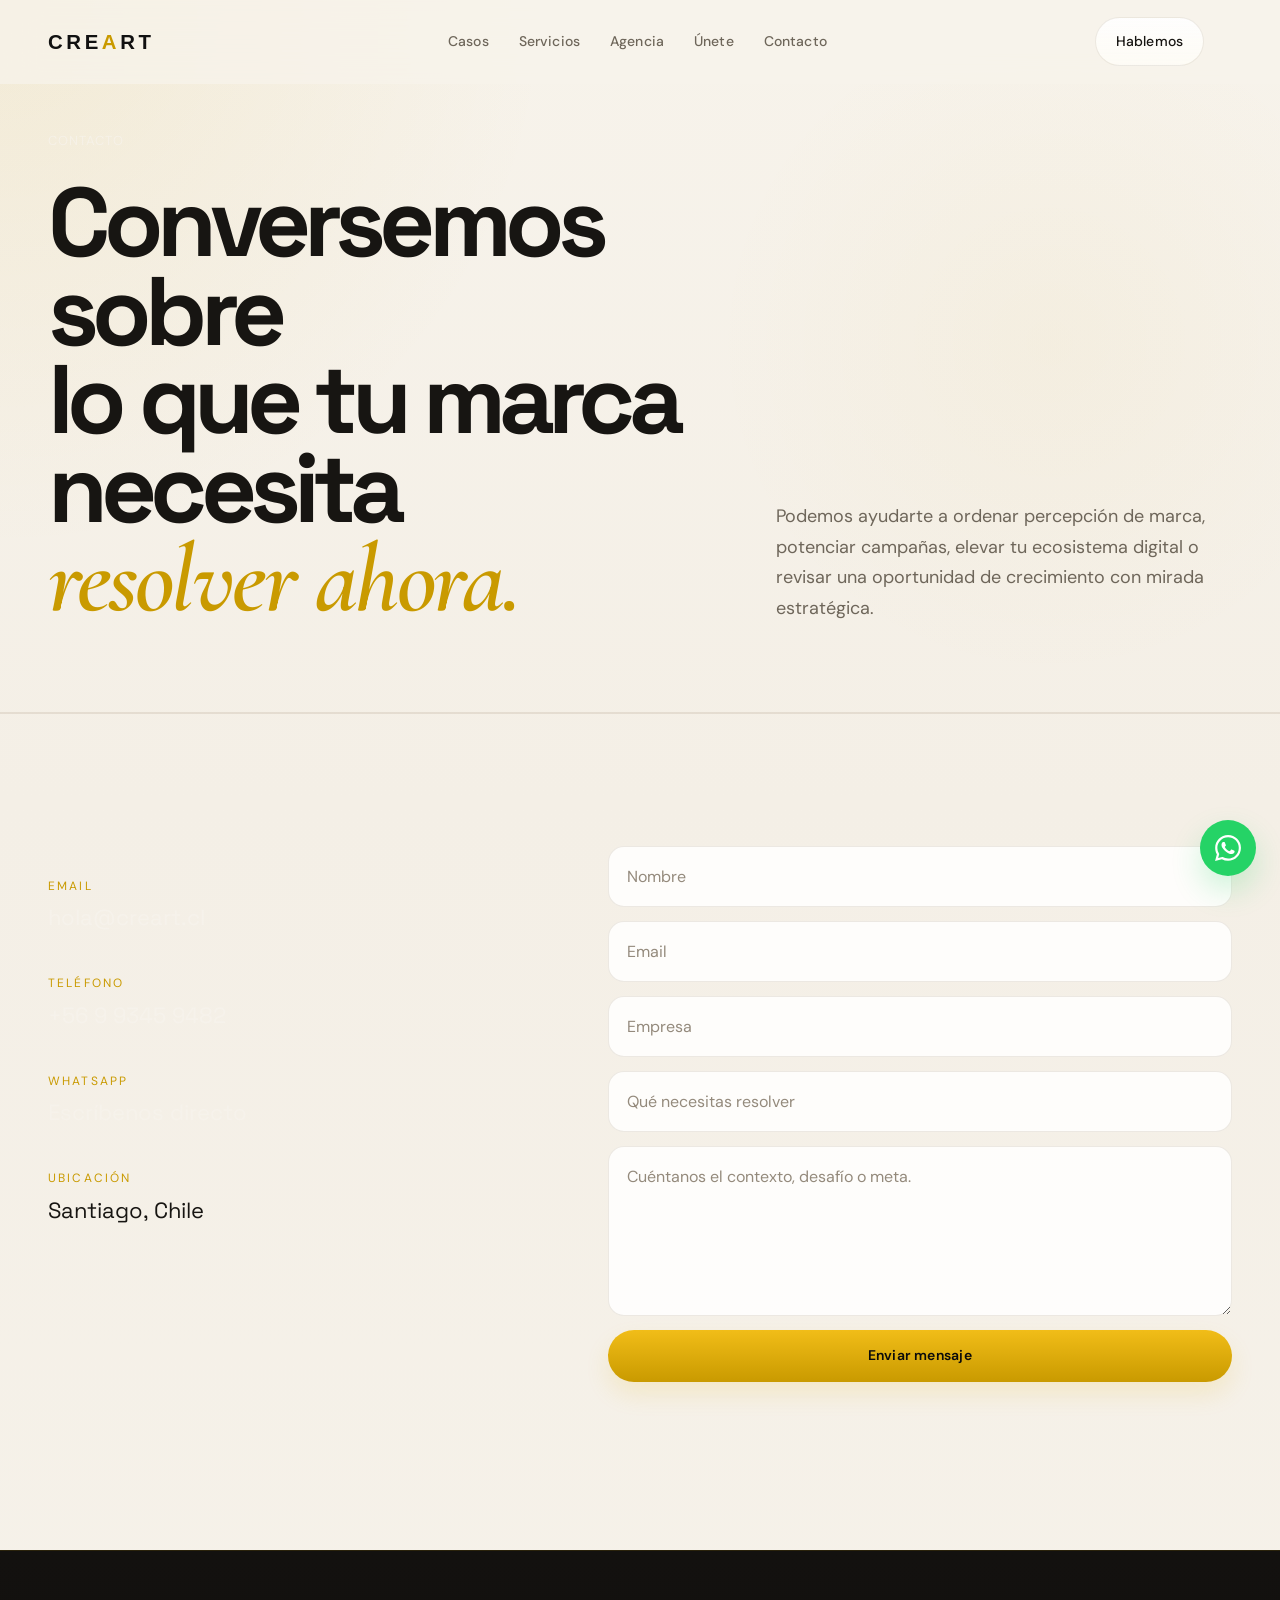
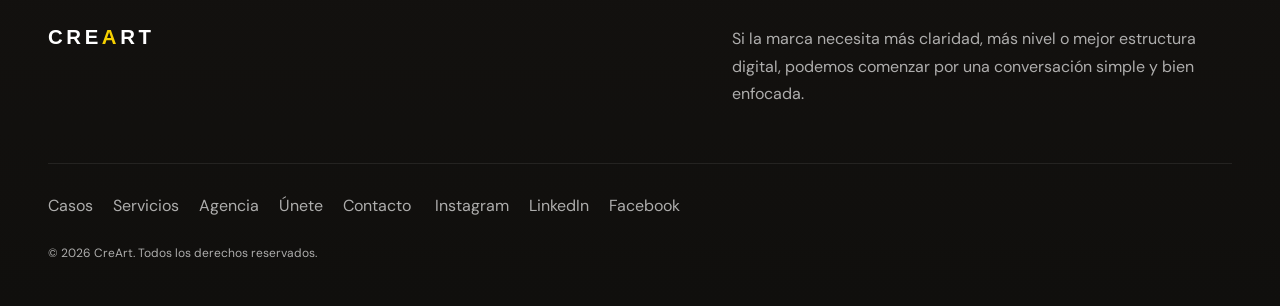
==== commit 76c23739: "Add files via upload" ====
--- a/CreArt/contacto.html
+++ b/CreArt/contacto.html
@@ -19,7 +19,7 @@
       <nav class="nav__menu" aria-label="Principal">
         <a href="trabajo.html" class="nav__link">Casos</a>
         <a href="servicios.html" class="nav__link">Servicios</a>
-        <a href="nosotros.html" class="nav__link">Firma</a>
+        <a href="nosotros.html" class="nav__link">Agencia</a>
         <a href="unete.html" class="nav__link">Únete</a>
         <a href="contacto.html" class="nav__link">Contacto</a>
       </nav>
@@ -31,7 +31,7 @@
     <nav class="mobile-menu__nav" aria-label="Menú móvil">
       <a href="trabajo.html" class="mobile-menu__link">Casos</a>
       <a href="servicios.html" class="mobile-menu__link">Servicios</a>
-      <a href="nosotros.html" class="mobile-menu__link">Firma</a>
+      <a href="nosotros.html" class="mobile-menu__link">Agencia</a>
       <a href="unete.html" class="mobile-menu__link">Únete</a>
       <a href="contacto.html" class="mobile-menu__link">Contacto</a>
     </nav>
@@ -85,7 +85,7 @@
         <div class="footer__copy"><p>Si la marca necesita más claridad, más nivel o mejor estructura digital, podemos comenzar por una conversación simple y bien enfocada.</p></div>
       </div>
       <div class="footer__bottom">
-        <div class="footer__links"><a href="trabajo.html">Casos</a><a href="servicios.html">Servicios</a><a href="nosotros.html">Firma</a><a href="unete.html">Únete</a><a href="contacto.html">Contacto</a></div>
+        <div class="footer__links"><a href="trabajo.html">Casos</a><a href="servicios.html">Servicios</a><a href="nosotros.html">Agencia</a><a href="unete.html">Únete</a><a href="contacto.html">Contacto</a></div>
         <div class="footer__social"><a href="#">Instagram</a><a href="#">LinkedIn</a><a href="#">Facebook</a></div>
         <p class="footer__legal">&copy; 2026 CreArt. Todos los derechos reservados.</p>
       </div>
--- a/CreArt/css/style.css
+++ b/CreArt/css/style.css
@@ -421,6 +421,119 @@
   padding-bottom: var(--section-padding-tight);
 }
 
+.video-showcase {
+  padding: 22px 0 var(--section-padding-tight);
+}
+
+.video-showcase__frame {
+  padding: 16px;
+  border: 1px solid rgba(201, 154, 0, 0.14);
+  border-radius: calc(var(--radius-lg) + 6px);
+  background:
+    linear-gradient(180deg, rgba(255, 255, 255, 0.16), rgba(255, 255, 255, 0.04)),
+    linear-gradient(145deg, rgba(201, 154, 0, 0.06), transparent 52%);
+  box-shadow: 0 24px 54px rgba(33, 26, 17, 0.1);
+}
+
+.video-showcase__header {
+  display: flex;
+  align-items: center;
+  justify-content: space-between;
+  gap: 20px;
+  padding: 12px 10px 18px;
+}
+
+.video-showcase__meta {
+  color: var(--color-text-dim);
+  font-size: 13px;
+  letter-spacing: 0.08em;
+  text-transform: uppercase;
+}
+
+.video-showcase__media {
+  position: relative;
+  overflow: hidden;
+  border-radius: var(--radius-lg);
+  aspect-ratio: 16 / 8.7;
+  background:
+    radial-gradient(circle at 22% 20%, rgba(201, 154, 0, 0.22), transparent 24%),
+    linear-gradient(140deg, #151310 0%, #0f0e0c 58%, #171410 100%);
+}
+
+.video-showcase__video,
+.video-showcase__placeholder {
+  position: absolute;
+  inset: 0;
+  width: 100%;
+  height: 100%;
+}
+
+.video-showcase__video {
+  object-fit: cover;
+  opacity: 0;
+  transition: opacity 0.4s ease;
+}
+
+.video-showcase__frame.has-video .video-showcase__video {
+  opacity: 1;
+}
+
+.video-showcase__frame.has-video .video-showcase__placeholder {
+  opacity: 0;
+  pointer-events: none;
+}
+
+.video-showcase__placeholder {
+  display: grid;
+  align-items: end;
+  padding: 34px;
+  background:
+    radial-gradient(circle at 78% 24%, rgba(201, 154, 0, 0.18), transparent 20%),
+    linear-gradient(180deg, rgba(255, 255, 255, 0.02), rgba(0, 0, 0, 0.24));
+}
+
+.video-showcase__glow {
+  position: absolute;
+  inset: auto 8% 16% auto;
+  width: min(36vw, 420px);
+  height: min(36vw, 420px);
+  border-radius: 50%;
+  background:
+    radial-gradient(circle, rgba(201, 154, 0, 0.26) 0%, rgba(201, 154, 0, 0.06) 38%, transparent 70%);
+  filter: blur(16px);
+  opacity: 0.65;
+}
+
+.video-showcase__copy {
+  position: relative;
+  z-index: 1;
+  max-width: 560px;
+}
+
+.video-showcase__eyebrow {
+  margin-bottom: 14px;
+  color: rgba(246, 242, 235, 0.72);
+  font-size: 12px;
+  letter-spacing: 0.16em;
+  text-transform: uppercase;
+}
+
+.video-showcase__title {
+  color: var(--color-dark-text);
+  font-family: var(--font-heading);
+  font-size: clamp(28px, 4vw, 52px);
+  line-height: 0.98;
+  letter-spacing: -0.05em;
+  max-width: 12ch;
+}
+
+.video-showcase__desc {
+  margin-top: 16px;
+  max-width: 42ch;
+  color: var(--color-dark-muted);
+  font-size: 17px;
+}
+
 .hero-band__grid {
   display: grid;
   grid-template-columns: minmax(0, 1.2fr) minmax(280px, 0.8fr);
@@ -1120,6 +1233,7 @@
 
 @media (max-width: 1180px) {
   .hero__grid,
+  .video-showcase__header,
   .featured-case,
   .contact__shell,
   .section-heading--split,
@@ -1142,6 +1256,10 @@
 
   .page-hero__summary {
     margin-left: 0;
+  }
+
+  .video-showcase__header {
+    align-items: start;
   }
 }
 
@@ -1195,6 +1313,10 @@
   .hero--home {
     min-height: auto;
   }
+
+  .video-showcase__media {
+    aspect-ratio: 16 / 10.5;
+  }
 }
 
 @media (max-width: 640px) {
@@ -1222,6 +1344,7 @@
   .hero-card,
   .proof-card,
   .strategy-card,
+  .video-showcase__placeholder,
   .featured-case__content,
   .contact__intro,
   .contact__panel,
@@ -1243,4 +1366,21 @@
   .contact__block p {
     font-size: 18px;
   }
-}
+
+  .video-showcase__frame {
+    padding: 12px;
+  }
+
+  .video-showcase__header {
+    padding: 10px 8px 14px;
+    gap: 10px;
+  }
+
+  .video-showcase__media {
+    aspect-ratio: 4 / 3.2;
+  }
+
+  .video-showcase__title {
+    max-width: 10ch;
+  }
+}
